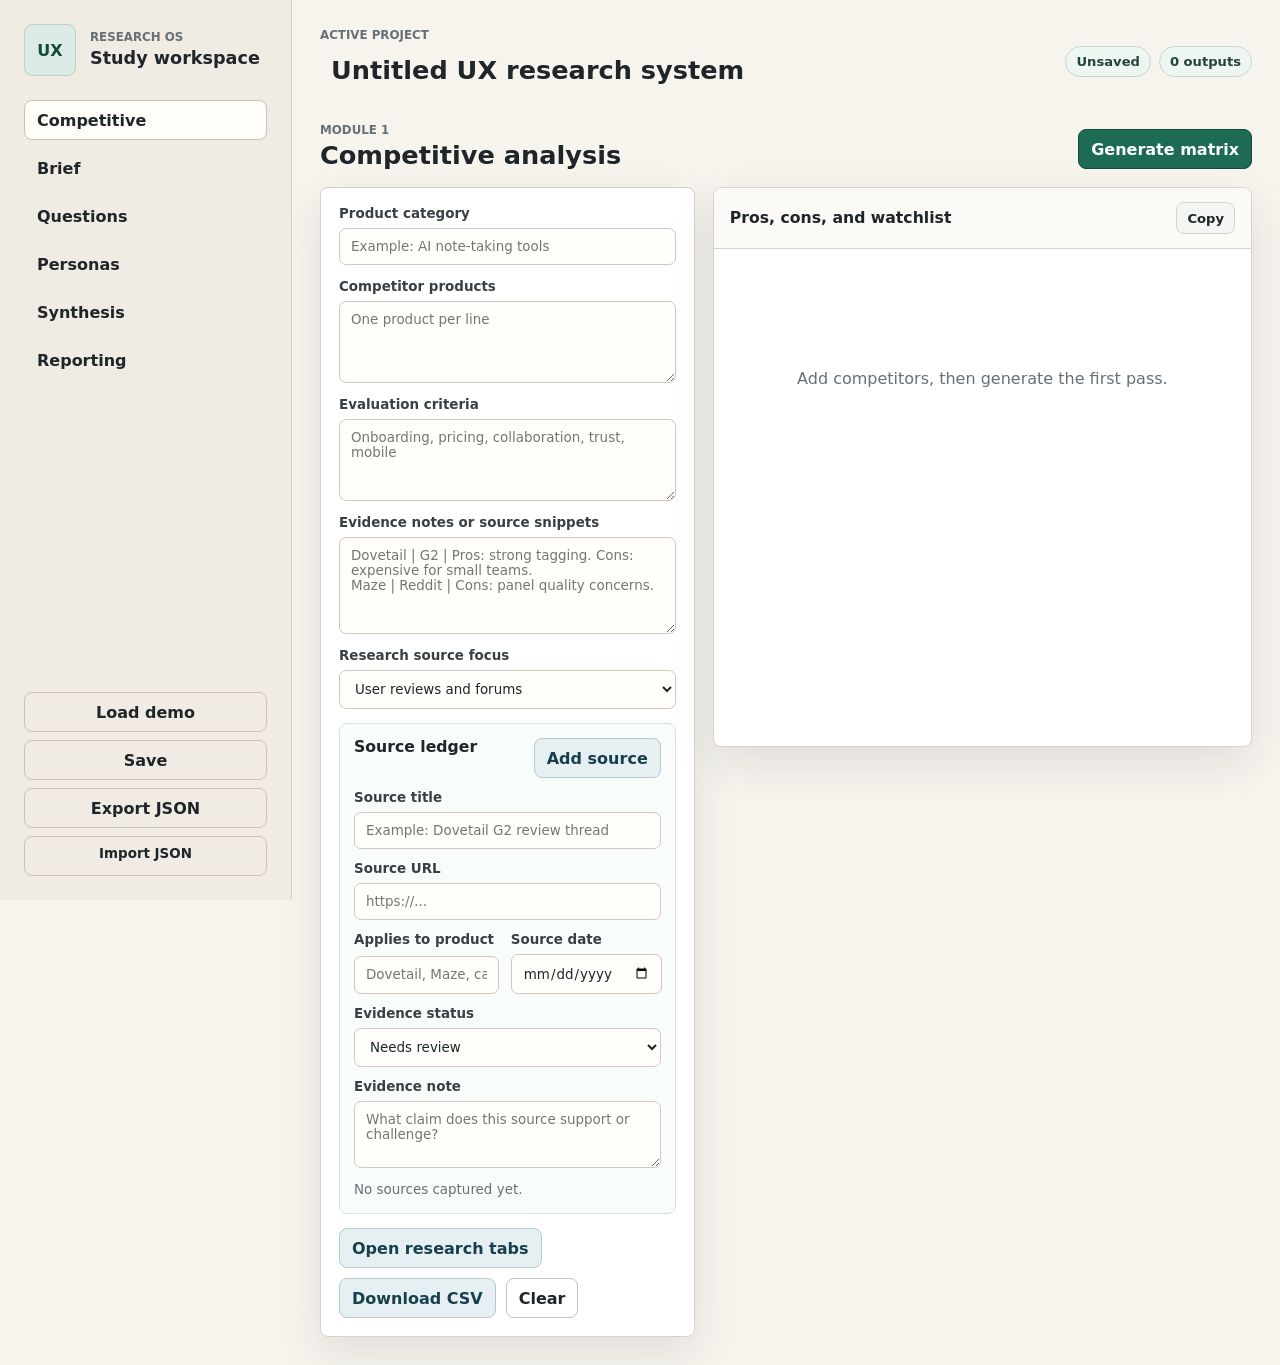
==== index.html @ 3e8b0c25 "Build UX research OS prototype" ====
<!doctype html>
<html lang="en">
  <head>
    <meta charset="utf-8" />
    <meta name="viewport" content="width=device-width, initial-scale=1" />
    <title>UX Research OS</title>
    <link rel="stylesheet" href="styles.css" />
  </head>
  <body>
    <div class="app-shell">
      <aside class="rail" aria-label="Workspace navigation">
        <div class="brand-block">
          <div class="mark" aria-hidden="true">UX</div>
          <div>
            <p class="eyebrow">Research OS</p>
            <h1>Study workspace</h1>
          </div>
        </div>

        <nav class="module-nav" aria-label="Modules">
          <button class="nav-item active" data-view="competitive" type="button">Competitive</button>
          <button class="nav-item" data-view="brief" type="button">Brief</button>
          <button class="nav-item" data-view="questions" type="button">Questions</button>
          <button class="nav-item" data-view="personas" type="button">Personas</button>
          <button class="nav-item" data-view="synthesis" type="button">Synthesis</button>
          <button class="nav-item" data-view="reporting" type="button">Reporting</button>
        </nav>

        <div class="project-tools">
          <button class="ghost-button" id="loadDemo" type="button">Load demo</button>
          <button class="ghost-button" id="saveProject" type="button">Save</button>
          <button class="ghost-button" id="exportProject" type="button">Export JSON</button>
          <label class="file-button" for="importProject">Import JSON</label>
          <input id="importProject" type="file" accept="application/json" />
        </div>
      </aside>

      <main class="main">
        <header class="workspace-header">
          <div>
            <p class="eyebrow">Active project</p>
            <input id="projectName" class="project-name" value="Untitled UX research system" />
          </div>
          <div class="status-strip">
            <span id="saveState">Unsaved</span>
            <span id="moduleCount">0 outputs</span>
          </div>
        </header>

        <section class="view active" id="competitive" aria-labelledby="competitiveTitle">
          <div class="section-heading">
            <div>
              <p class="eyebrow">Module 1</p>
              <h2 id="competitiveTitle">Competitive analysis</h2>
            </div>
            <button id="runCompetitive" class="primary-button" type="button">Generate matrix</button>
          </div>

          <div class="two-column">
            <form class="panel form-grid" id="competitiveForm">
              <label>
                Product category
                <input id="category" placeholder="Example: AI note-taking tools" />
              </label>
              <label>
                Competitor products
                <textarea id="competitors" rows="4" placeholder="One product per line"></textarea>
              </label>
              <label>
                Evaluation criteria
                <textarea id="criteria" rows="4" placeholder="Onboarding, pricing, collaboration, trust, mobile"></textarea>
              </label>
              <label>
                Evidence notes or source snippets
                <textarea id="competitiveEvidence" rows="5" placeholder="Dovetail | G2 | Pros: strong tagging. Cons: expensive for small teams.&#10;Maze | Reddit | Cons: panel quality concerns."></textarea>
              </label>
              <label>
                Research source focus
                <select id="sourceFocus">
                  <option value="reviews">User reviews and forums</option>
                  <option value="pricing">Pricing pages and plans</option>
                  <option value="docs">Docs and help centers</option>
                  <option value="launch">Launch posts and changelogs</option>
                  <option value="all">All source types</option>
                </select>
              </label>
              <div class="source-capture" aria-labelledby="sourceCaptureTitle">
                <div class="source-capture-head">
                  <h3 id="sourceCaptureTitle">Source ledger</h3>
                  <button id="addSource" class="secondary-button" type="button">Add source</button>
                </div>
                <label>
                  Source title
                  <input id="sourceTitle" placeholder="Example: Dovetail G2 review thread" />
                </label>
                <label>
                  Source URL
                  <input id="sourceUrl" type="url" placeholder="https://..." />
                </label>
                <div class="inline-grid">
                  <label>
                    Applies to product
                    <input id="sourceProduct" placeholder="Dovetail, Maze, category-wide" />
                  </label>
                  <label>
                    Source date
                    <input id="sourceDate" type="date" />
                  </label>
                </div>
                <label>
                  Evidence status
                  <select id="sourceStatus">
                    <option value="Needs review">Needs review</option>
                    <option value="Captured">Captured</option>
                    <option value="Validated">Validated</option>
                  </select>
                </label>
                <label>
                  Evidence note
                  <textarea id="sourceNote" rows="3" placeholder="What claim does this source support or challenge?"></textarea>
                </label>
                <div id="sourceList" class="source-list">No sources captured yet.</div>
              </div>
              <div class="button-row">
                <button id="buildSearchTabs" class="secondary-button" type="button">Open research tabs</button>
                <button id="downloadCompetitive" class="secondary-button" type="button">Download CSV</button>
                <button id="clearCompetitive" class="ghost-button" type="button">Clear</button>
              </div>
            </form>

            <div class="panel output-panel">
              <div class="output-head">
                <h3>Pros, cons, and watchlist</h3>
                <button class="copy-button" data-copy="competitiveOutput" type="button">Copy</button>
              </div>
              <div id="competitiveOutput" class="structured-output empty">Add competitors, then generate the first pass.</div>
            </div>
          </div>
        </section>

        <section class="view" id="brief" aria-labelledby="briefTitle">
          <div class="section-heading">
            <div>
              <p class="eyebrow">Module 2</p>
              <h2 id="briefTitle">Hypothesis and research brief</h2>
            </div>
            <button id="runBrief" class="primary-button" type="button">Generate brief</button>
          </div>

          <div class="two-column">
            <form class="panel form-grid">
              <label>
                Decision to inform
                <input id="decision" placeholder="Example: Should we ship collaborative annotations?" />
              </label>
              <label>
                Hypothesis
                <textarea id="hypothesis" rows="3" placeholder="We believe..."></textarea>
              </label>
              <label>
                Target users
                <textarea id="targetUsers" rows="3" placeholder="Roles, segments, behaviors, constraints"></textarea>
              </label>
              <label>
                Decision threshold
                <input id="decisionThreshold" placeholder="Example: 7/10 users complete core task and trust the output" />
              </label>
              <label>
                Known risks
                <textarea id="knownRisks" rows="3" placeholder="Adoption risk, trust risk, usability risk"></textarea>
              </label>
              <label>
                Study method
                <select id="studyMethod">
                  <option value="Discovery interviews">Discovery interviews</option>
                  <option value="Concept test">Concept test</option>
                  <option value="Usability test">Usability test</option>
                  <option value="Survey">Survey</option>
                  <option value="Mixed method">Mixed method</option>
                </select>
              </label>
            </form>

            <div class="panel output-panel">
              <div class="output-head">
                <h3>Research brief</h3>
                <button class="copy-button" data-copy="briefOutput" type="button">Copy</button>
              </div>
              <div id="briefOutput" class="structured-output empty">Generate objectives, key questions, assumptions, and success criteria.</div>
            </div>
          </div>
        </section>

        <section class="view" id="questions" aria-labelledby="questionsTitle">
          <div class="section-heading">
            <div>
              <p class="eyebrow">Module 3</p>
              <h2 id="questionsTitle">Question generator</h2>
            </div>
            <button id="runQuestions" class="primary-button" type="button">Generate questionnaire</button>
          </div>

          <div class="two-column">
            <form class="panel form-grid">
              <fieldset class="segmented" aria-label="Questionnaire type">
                <legend>Study type</legend>
                <label><input type="radio" name="questionType" value="qual" checked /> Qual</label>
                <label><input type="radio" name="questionType" value="quant" /> Quant</label>
              </fieldset>
              <label>
                Research objective
                <textarea id="questionObjective" rows="3" placeholder="What should the study answer?"></textarea>
              </label>
              <label>
                Prototype or concept
                <textarea id="prototypeContext" rows="3" placeholder="Core flow, key screens, concept promise"></textarea>
              </label>
              <label>
                Participants
                <input id="participants" placeholder="Example: PMs who run weekly customer calls" />
              </label>
              <label>
                Decision threshold
                <input id="questionThreshold" placeholder="Example: ship if 70% rate the workflow 4 or 5" />
              </label>
              <label>
                Desired length
                <select id="questionLength">
                  <option value="short">Short</option>
                  <option value="standard">Standard</option>
                  <option value="deep">Deep</option>
                </select>
              </label>
            </form>

            <div class="panel output-panel">
              <div class="output-head">
                <h3>Questionnaire</h3>
                <button class="copy-button" data-copy="questionsOutput" type="button">Copy</button>
              </div>
              <div id="questionsOutput" class="structured-output empty">Choose qual or quant and generate the first draft.</div>
            </div>
          </div>
        </section>

        <section class="view" id="personas" aria-labelledby="personasTitle">
          <div class="section-heading">
            <div>
              <p class="eyebrow">Module 4</p>
              <h2 id="personasTitle">Synthetic personas and flow agents</h2>
            </div>
            <button id="runPersonas" class="primary-button" type="button">Run agent test</button>
          </div>

          <div class="two-column">
            <form class="panel form-grid">
              <label>
                Existing personas or segments
                <textarea id="personaSeeds" rows="4" placeholder="Example: Researcher Rachel, PM Priya, Founder Felix"></textarea>
              </label>
              <label>
                Prototype flow steps
                <textarea id="flowSteps" rows="5" placeholder="1. Open dashboard&#10;2. Create study&#10;3. Invite participant"></textarea>
              </label>
              <label>
                Prototype URL or screen notes
                <textarea id="prototypeNotes" rows="3" placeholder="Link, screen names, known rough edges, or current assumptions"></textarea>
              </label>
              <label>
                Test lens
                <select id="testLens">
                  <option value="new user comprehension">New user comprehension</option>
                  <option value="workflow efficiency">Workflow efficiency</option>
                  <option value="trust and confidence">Trust and confidence</option>
                  <option value="conversion risk">Conversion risk</option>
                  <option value="accessibility risk">Accessibility risk</option>
                </select>
              </label>
              <label>
                Agent count
                <input id="agentCount" type="number" min="2" max="6" value="4" />
              </label>
            </form>

            <div class="panel output-panel">
              <div class="output-head">
                <h3>Agent test results</h3>
                <button class="copy-button" data-copy="personasOutput" type="button">Copy</button>
              </div>
              <div id="personasOutput" class="structured-output empty">Create alternate personas and simulate a prototype pass.</div>
            </div>
          </div>
        </section>

        <section class="view" id="synthesis" aria-labelledby="synthesisTitle">
          <div class="section-heading">
            <div>
              <p class="eyebrow">Module 5</p>
              <h2 id="synthesisTitle">Transcript synthesis</h2>
            </div>
            <button id="runSynthesis" class="primary-button" type="button">Analyze transcripts</button>
          </div>

          <div class="two-column">
            <form class="panel form-grid">
              <label>
                Transcript notes
                <textarea id="transcripts" rows="10" placeholder="Paste interview transcripts, survey open text, or session notes"></textarea>
              </label>
              <label>
                Tags to track
                <input id="synthesisTags" placeholder="trust, pricing, onboarding, collaboration" />
              </label>
              <label>
                Analysis mode
                <select id="analysisMode">
                  <option value="themes">Themes</option>
                  <option value="jobs">Jobs to be done</option>
                  <option value="friction">Friction points</option>
                  <option value="opportunity">Opportunity sizing</option>
                </select>
              </label>
            </form>

            <div class="panel output-panel">
              <div class="output-head">
                <h3>First-pass analysis</h3>
                <button class="copy-button" data-copy="synthesisOutput" type="button">Copy</button>
              </div>
              <div id="synthesisOutput" class="structured-output empty">Paste transcripts to extract key themes, quotes, risks, and opportunities.</div>
            </div>
          </div>
        </section>

        <section class="view" id="reporting" aria-labelledby="reportingTitle">
          <div class="section-heading">
            <div>
              <p class="eyebrow">Module 6</p>
              <h2 id="reportingTitle">Reporting and issue tracking</h2>
            </div>
            <button id="runReport" class="primary-button" type="button">Generate report</button>
          </div>

          <div class="two-column">
            <form class="panel form-grid">
              <label>
                Stakeholder audience
                <input id="audience" placeholder="Example: Design, PM, engineering, GTM" />
              </label>
              <label>
                Recommendation stance
                <select id="recommendationStance">
                  <option value="ship with fixes">Ship with fixes</option>
                  <option value="iterate before build">Iterate before build</option>
                  <option value="run follow-up study">Run follow-up study</option>
                  <option value="pause">Pause</option>
                </select>
              </label>
              <label>
                Tracker
                <select id="tracker">
                  <option value="Linear">Linear</option>
                  <option value="Jira">Jira</option>
                  <option value="CSV">CSV</option>
                </select>
              </label>
              <label>
                Owner or team
                <input id="ownerTeam" placeholder="Example: Growth UX" />
              </label>
              <div class="button-row">
                <button id="downloadMarkdown" class="secondary-button" type="button">Download report</button>
                <button id="downloadCsv" class="secondary-button" type="button">Download issues</button>
              </div>
            </form>

            <div class="panel output-panel">
              <div class="output-head">
                <h3>Report and tracker lines</h3>
                <button class="copy-button" data-copy="reportOutput" type="button">Copy</button>
              </div>
              <div id="reportOutput" class="structured-output empty">Generate an executive summary, evidence table, and Jira or Linear-ready lines.</div>
            </div>
          </div>
        </section>
      </main>
    </div>

    <div class="toast" id="toast" role="status" aria-live="polite"></div>
    <script src="script.js"></script>
  </body>
</html>
---- styles.css ----
:root {
  color-scheme: light;
  --bg: #f7f4ee;
  --paper: #fffdf8;
  --panel: #ffffff;
  --ink: #1f2528;
  --muted: #667075;
  --line: #d9d2c7;
  --green: #1d6b55;
  --green-dark: #124b3b;
  --blue: #245e8a;
  --amber: #a65f16;
  --red: #a43d33;
  --shadow: 0 16px 44px rgba(31, 37, 40, 0.1);
}

* {
  box-sizing: border-box;
}

body {
  margin: 0;
  min-height: 100vh;
  font-family:
    Inter, ui-sans-serif, system-ui, -apple-system, BlinkMacSystemFont, "Segoe UI",
    sans-serif;
  background: var(--bg);
  color: var(--ink);
}

button,
input,
textarea,
select {
  font: inherit;
}

button {
  cursor: pointer;
}

.app-shell {
  display: grid;
  grid-template-columns: 292px minmax(0, 1fr);
  min-height: 100vh;
}

.rail {
  position: sticky;
  top: 0;
  display: flex;
  flex-direction: column;
  gap: 24px;
  height: 100vh;
  padding: 24px;
  border-right: 1px solid var(--line);
  background: #f0ece4;
}

.brand-block {
  display: grid;
  grid-template-columns: 52px 1fr;
  align-items: center;
  gap: 14px;
}

.mark {
  display: grid;
  width: 52px;
  height: 52px;
  place-items: center;
  border: 1px solid #bfcfc9;
  border-radius: 8px;
  background: #dcebe5;
  color: var(--green-dark);
  font-weight: 800;
}

.eyebrow {
  margin: 0 0 4px;
  color: var(--muted);
  font-size: 0.74rem;
  font-weight: 800;
  letter-spacing: 0;
  text-transform: uppercase;
}

h1,
h2,
h3 {
  margin: 0;
  letter-spacing: 0;
}

h1 {
  font-size: 1.1rem;
  line-height: 1.2;
}

h2 {
  font-size: clamp(1.45rem, 2vw, 2.1rem);
  line-height: 1.1;
}

h3 {
  font-size: 0.98rem;
  line-height: 1.2;
}

.module-nav {
  display: grid;
  gap: 8px;
}

.nav-item,
.ghost-button,
.secondary-button,
.primary-button,
.copy-button,
.file-button {
  min-height: 40px;
  border-radius: 8px;
  border: 1px solid transparent;
  padding: 9px 12px;
  font-weight: 750;
  letter-spacing: 0;
}

.nav-item {
  width: 100%;
  border-color: transparent;
  background: transparent;
  color: var(--ink);
  text-align: left;
}

.nav-item:hover,
.nav-item.active {
  border-color: #c9c2b8;
  background: var(--paper);
}

.project-tools {
  display: grid;
  gap: 8px;
  margin-top: auto;
}

.ghost-button,
.file-button {
  border-color: #c9c2b8;
  background: transparent;
  color: var(--ink);
  text-align: center;
}

.secondary-button {
  border-color: #b7c9cf;
  background: #e6f0f2;
  color: #173f4c;
}

.primary-button {
  border-color: var(--green-dark);
  background: var(--green);
  color: #ffffff;
}

.copy-button {
  min-height: 32px;
  padding: 6px 10px;
  border-color: #d2d5d2;
  background: #f4f6f3;
  color: var(--ink);
  font-size: 0.82rem;
}

.project-tools input[type="file"] {
  position: absolute;
  width: 1px;
  height: 1px;
  opacity: 0;
  pointer-events: none;
}

.main {
  min-width: 0;
  padding: 28px;
}

.workspace-header {
  display: flex;
  align-items: center;
  justify-content: space-between;
  gap: 20px;
  margin: 0 auto 28px;
  max-width: 1240px;
}

.workspace-header > div:first-child {
  min-width: 0;
  flex: 1;
}

.project-name {
  width: 100%;
  max-width: 820px;
  border: 0;
  border-bottom: 1px solid transparent;
  background: transparent;
  color: var(--ink);
  font-size: clamp(1.25rem, 2vw, 1.95rem);
  font-weight: 850;
  line-height: 1.1;
}

.project-name:focus {
  border-bottom-color: var(--green);
  outline: 0;
}

.status-strip {
  display: flex;
  flex-wrap: wrap;
  justify-content: flex-end;
  gap: 8px;
}

.status-strip span {
  border: 1px solid #cbd5d0;
  border-radius: 999px;
  padding: 7px 10px;
  background: #eef6f2;
  color: #24443b;
  font-size: 0.82rem;
  font-weight: 750;
}

.view {
  display: none;
  max-width: 1240px;
  margin: 0 auto;
}

.view.active {
  display: block;
}

.section-heading {
  display: flex;
  align-items: end;
  justify-content: space-between;
  gap: 20px;
  margin-bottom: 18px;
}

.two-column {
  display: grid;
  grid-template-columns: minmax(300px, 0.82fr) minmax(360px, 1.18fr);
  gap: 18px;
  align-items: start;
}

.panel {
  border: 1px solid var(--line);
  border-radius: 8px;
  background: var(--panel);
  box-shadow: var(--shadow);
}

.form-grid {
  display: grid;
  gap: 14px;
  padding: 18px;
}

.inline-grid {
  display: grid;
  grid-template-columns: minmax(0, 1fr) minmax(150px, 0.72fr);
  gap: 12px;
}

label,
legend {
  display: grid;
  gap: 7px;
  color: #394044;
  font-size: 0.84rem;
  font-weight: 800;
}

input,
textarea,
select {
  width: 100%;
  border: 1px solid #cfc8be;
  border-radius: 7px;
  background: #fffefb;
  color: var(--ink);
  padding: 10px 11px;
  font-weight: 520;
}

textarea {
  resize: vertical;
}

.source-capture {
  display: grid;
  gap: 12px;
  border: 1px solid #d6e2dd;
  border-radius: 8px;
  padding: 14px;
  background: #f8fcfa;
}

.source-capture-head,
.source-item-head,
.source-meta {
  display: flex;
  align-items: center;
  justify-content: space-between;
  gap: 10px;
}

.source-capture-head {
  align-items: start;
}

.source-list {
  display: grid;
  gap: 10px;
  color: var(--muted);
  font-size: 0.84rem;
  line-height: 1.45;
}

.source-item {
  display: grid;
  gap: 8px;
  border: 1px solid #dce4df;
  border-radius: 7px;
  padding: 10px;
  background: #ffffff;
  color: #293034;
}

.source-item strong,
.source-item span,
.source-item a {
  overflow-wrap: anywhere;
}

.source-item-head > div {
  display: grid;
  gap: 2px;
}

.source-item-head span,
.source-meta {
  color: var(--muted);
  font-size: 0.78rem;
  font-weight: 700;
}

.source-item p {
  margin: 0;
}

.source-meta {
  flex-wrap: wrap;
  justify-content: flex-start;
}

.source-meta span,
.source-meta a {
  border-radius: 999px;
  padding: 4px 7px;
  background: #edf4f2;
  color: var(--green-dark);
  text-decoration: none;
}

.mini-button {
  min-height: 32px;
  border: 1px solid #d2d5d2;
  border-radius: 7px;
  background: #f4f6f3;
  color: var(--ink);
  padding: 6px 9px;
  font-size: 0.78rem;
  font-weight: 800;
}

input:focus,
textarea:focus,
select:focus {
  border-color: var(--green);
  box-shadow: 0 0 0 3px rgba(29, 107, 85, 0.14);
  outline: 0;
}

.button-row {
  display: flex;
  flex-wrap: wrap;
  gap: 10px;
}

.output-panel {
  min-height: 560px;
  overflow: hidden;
}

.output-head {
  display: flex;
  align-items: center;
  justify-content: space-between;
  gap: 12px;
  min-height: 58px;
  padding: 14px 16px;
  border-bottom: 1px solid var(--line);
  background: #fbfaf6;
}

.structured-output {
  display: grid;
  gap: 14px;
  padding: 18px;
  color: #293034;
  line-height: 1.52;
  white-space: pre-wrap;
}

.structured-output.empty {
  min-height: 260px;
  place-items: center;
  color: var(--muted);
  text-align: center;
}

.table-scroll {
  width: 100%;
  overflow-x: auto;
}

.structured-output table {
  width: 100%;
  min-width: 1040px;
  border-collapse: collapse;
  white-space: normal;
}

.structured-output th,
.structured-output td {
  vertical-align: top;
  border-bottom: 1px solid #e4ded5;
  padding: 10px;
  text-align: left;
  min-width: 120px;
  overflow-wrap: break-word;
}

.structured-output td:nth-child(5),
.structured-output td:nth-child(6) {
  overflow-wrap: anywhere;
}

.structured-output th {
  background: #f4f0e9;
  color: #2b3235;
  font-size: 0.82rem;
}

.tag-row {
  display: flex;
  flex-wrap: wrap;
  gap: 8px;
}

.tag {
  border-radius: 999px;
  padding: 5px 8px;
  background: #edf4f2;
  color: var(--green-dark);
  font-size: 0.78rem;
  font-weight: 800;
}

.callout {
  border-left: 4px solid var(--amber);
  padding: 12px 14px;
  background: #fff5e7;
}

.artifact-card {
  display: grid;
  gap: 8px;
  border: 1px solid #d6e2dd;
  border-radius: 8px;
  padding: 14px;
  background: #f8fcfa;
  white-space: normal;
}

.artifact-card p {
  margin: 0;
}

.risk {
  color: var(--red);
  font-weight: 800;
}

.segmented {
  display: flex;
  flex-wrap: wrap;
  gap: 8px;
  border: 0;
  padding: 0;
  margin: 0;
}

.segmented legend {
  width: 100%;
}

.segmented label {
  display: flex;
  align-items: center;
  gap: 8px;
  min-height: 38px;
  border: 1px solid #cfc8be;
  border-radius: 8px;
  padding: 8px 10px;
  background: #fffefb;
}

.segmented input {
  width: auto;
}

.toast {
  position: fixed;
  right: 20px;
  bottom: 20px;
  max-width: min(360px, calc(100vw - 40px));
  transform: translateY(18px);
  opacity: 0;
  border: 1px solid #b8ccc5;
  border-radius: 8px;
  padding: 12px 14px;
  background: #f7fffb;
  color: #183b31;
  box-shadow: var(--shadow);
  font-weight: 760;
  transition:
    opacity 160ms ease,
    transform 160ms ease;
}

.toast.show {
  transform: translateY(0);
  opacity: 1;
}

@media (max-width: 980px) {
  .app-shell {
    grid-template-columns: 1fr;
  }

  .rail {
    position: relative;
    height: auto;
    padding: 16px;
  }

  .module-nav {
    grid-template-columns: repeat(3, minmax(0, 1fr));
  }

  .nav-item {
    text-align: center;
  }

  .project-tools {
    grid-template-columns: repeat(3, minmax(0, 1fr));
    margin-top: 0;
  }

  .main {
    padding: 18px;
  }

  .workspace-header,
  .section-heading {
    align-items: stretch;
    flex-direction: column;
  }

  .status-strip {
    justify-content: flex-start;
  }

  .two-column {
    grid-template-columns: 1fr;
  }

  .output-panel {
    min-height: 420px;
  }
}

@media (max-width: 600px) {
  .inline-grid {
    grid-template-columns: 1fr;
  }

  .module-nav,
  .project-tools {
    grid-template-columns: 1fr 1fr;
  }

  .nav-item,
  .ghost-button,
  .secondary-button,
  .primary-button,
  .file-button {
    min-height: 44px;
    padding: 9px 10px;
  }

  .section-heading .primary-button {
    width: 100%;
  }
}
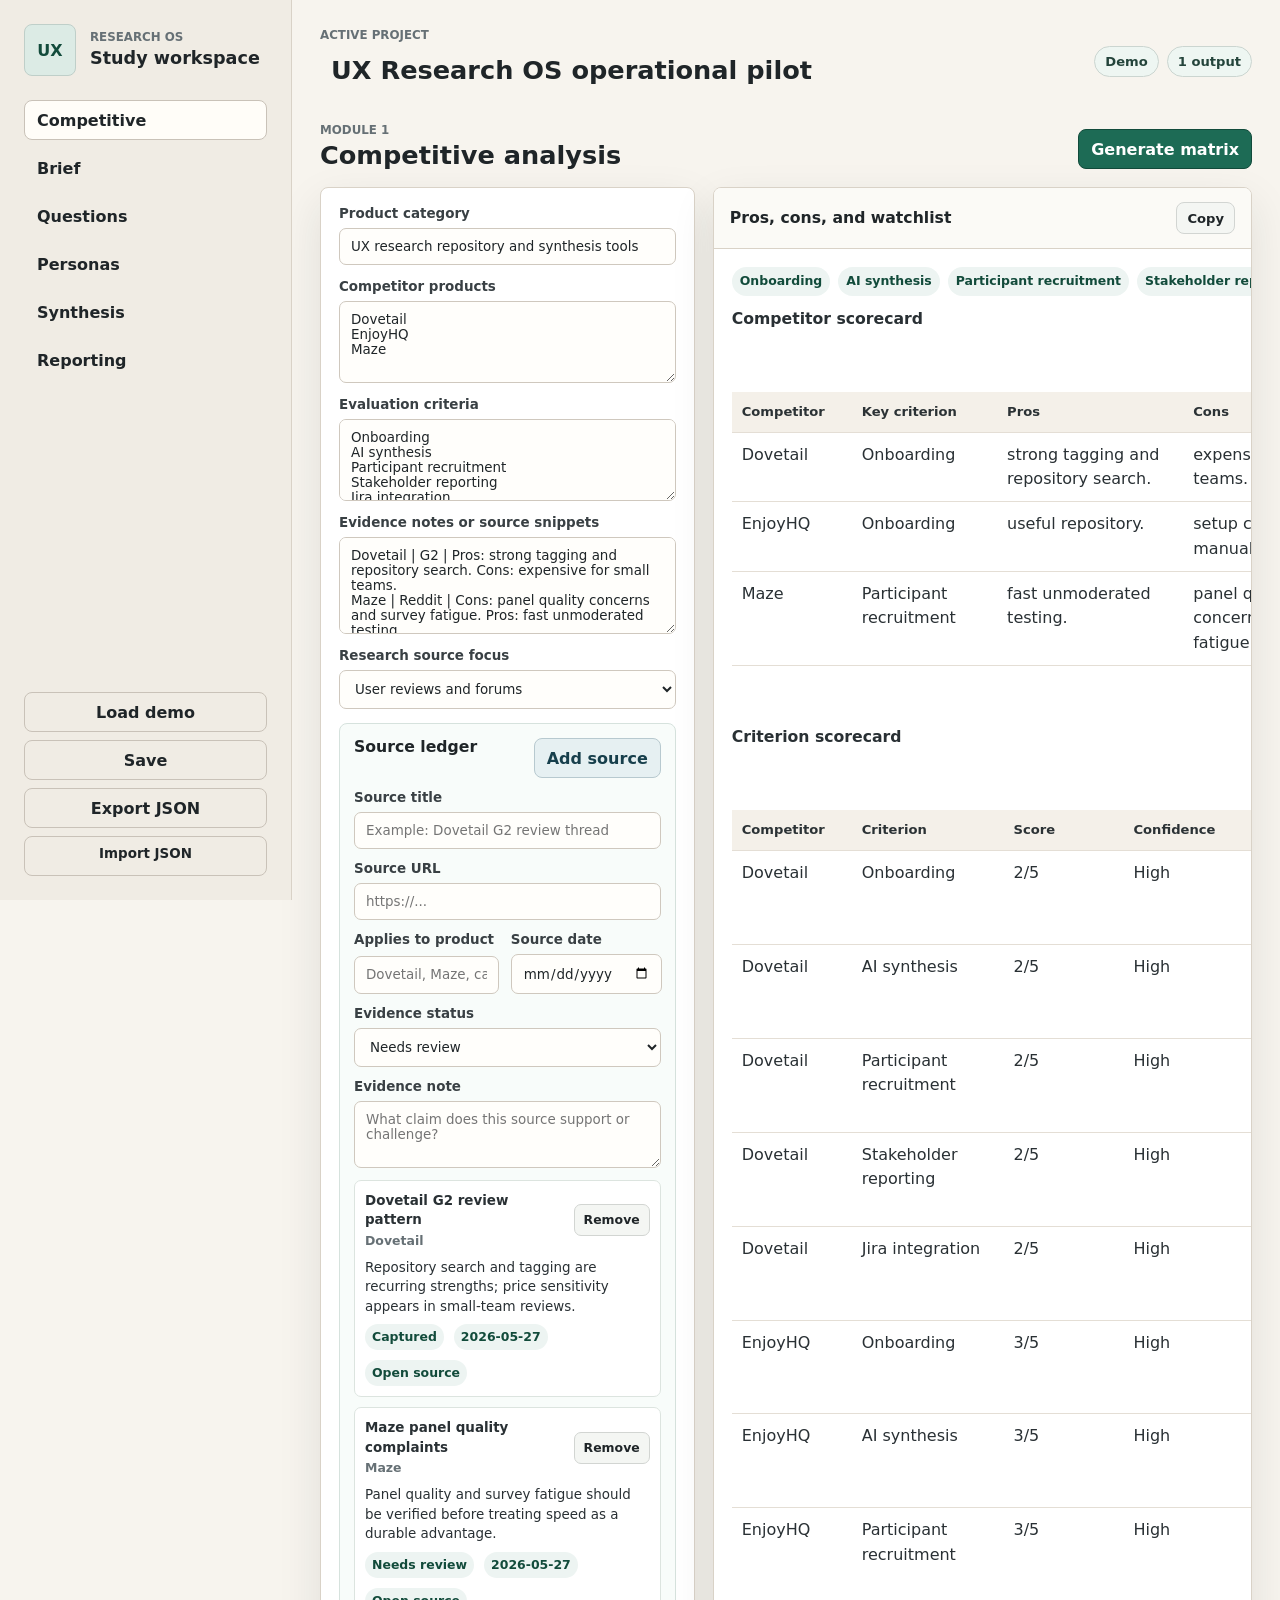
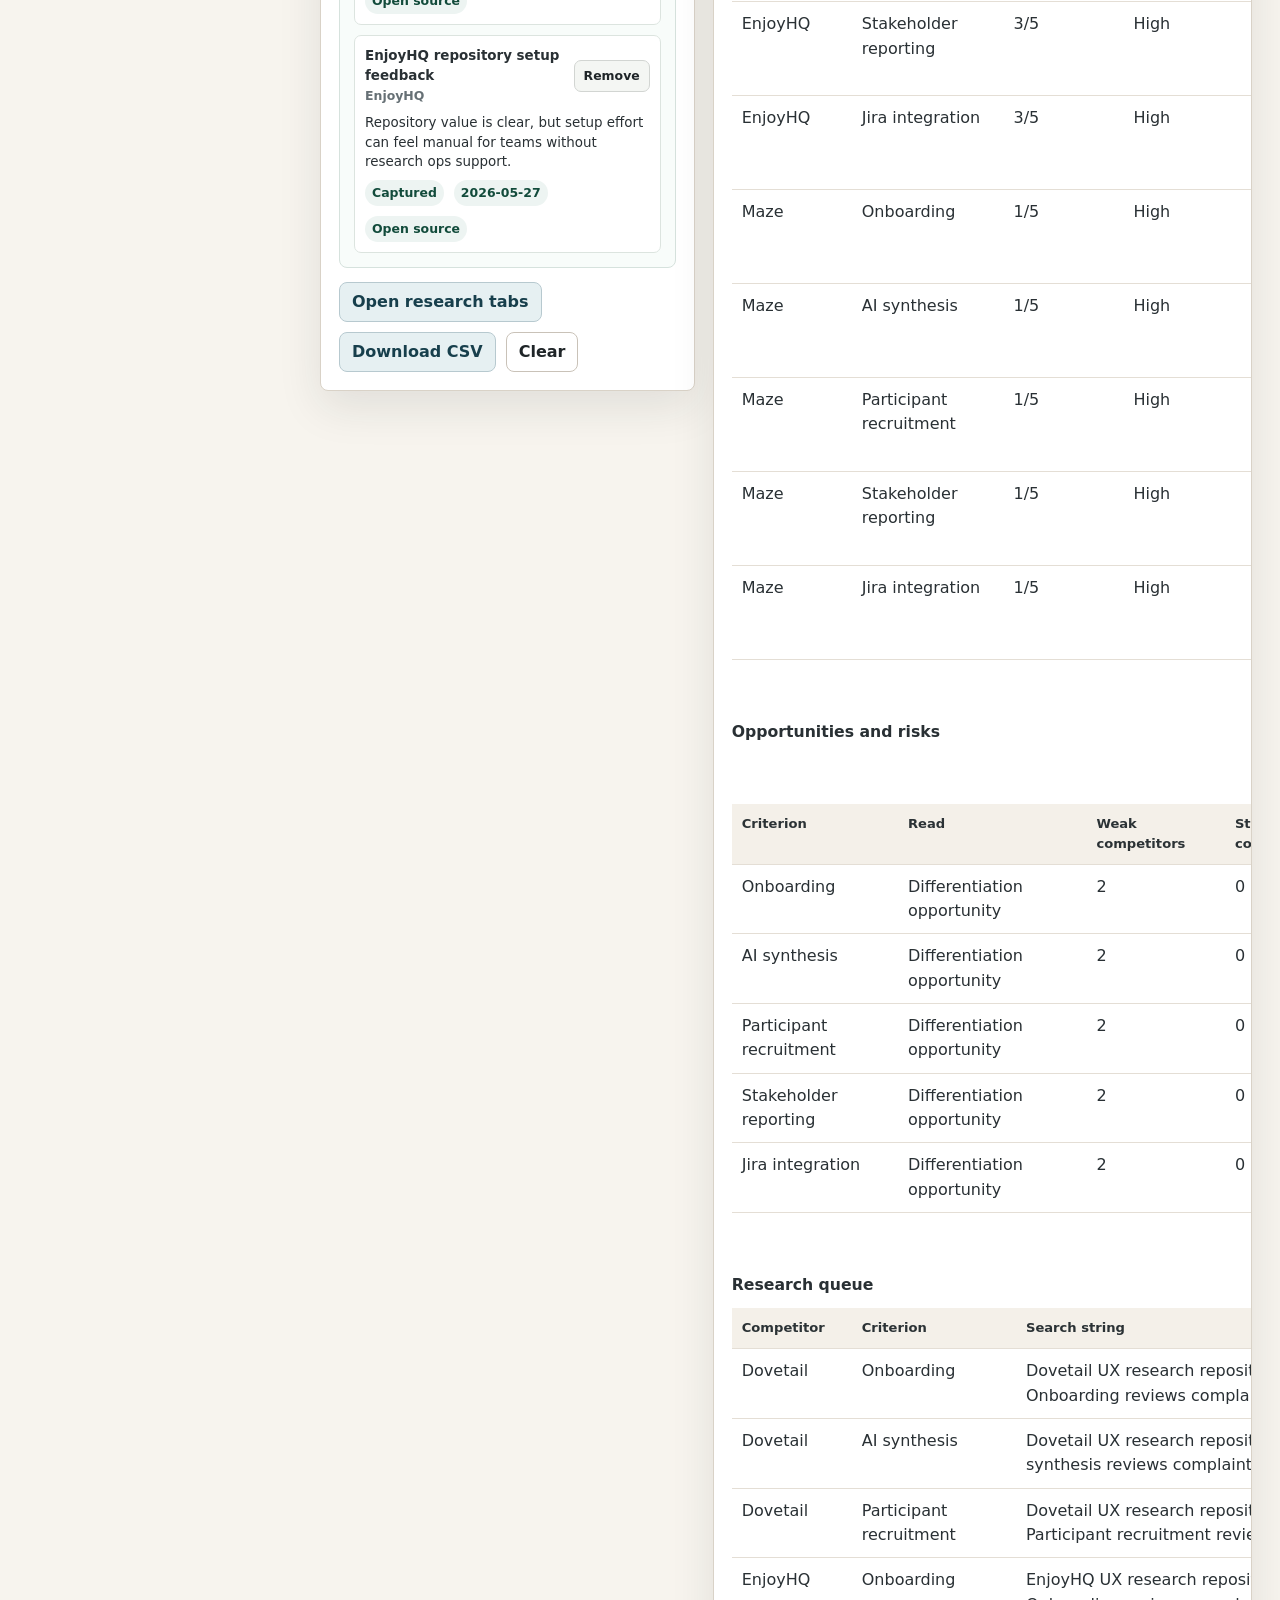
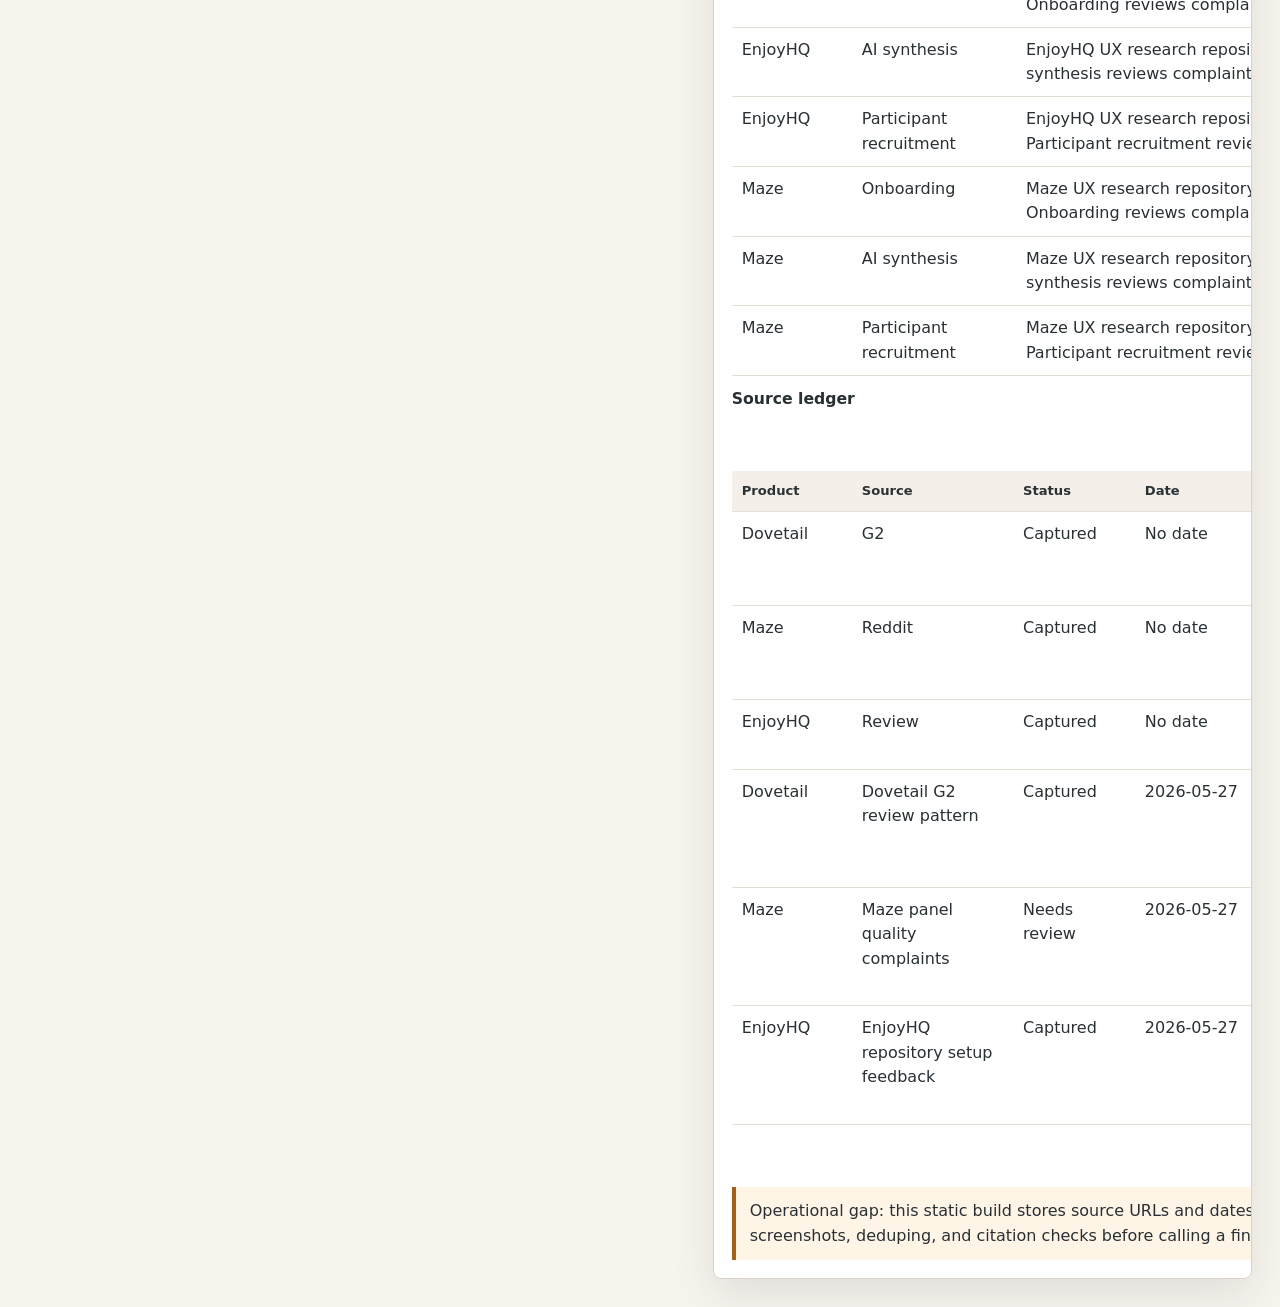
==== commit 83ff4ca0: "Update project description" ====
--- a/index.html
+++ b/index.html
@@ -3,7 +3,11 @@
   <head>
     <meta charset="utf-8" />
     <meta name="viewport" content="width=device-width, initial-scale=1" />
-    <title>UX Research OS</title>
+    <meta
+      name="description"
+      content="An end-to-end research operating system for running product research with AI agents. Supports competitive analysis, research briefs, questionnaire generation, transcript synthesis, final reports, and Jira or Linear-ready issue handoffs from one connected workflow."
+    />
+    <title>UX Research Operating System</title>
     <link rel="stylesheet" href="styles.css" />
   </head>
   <body>
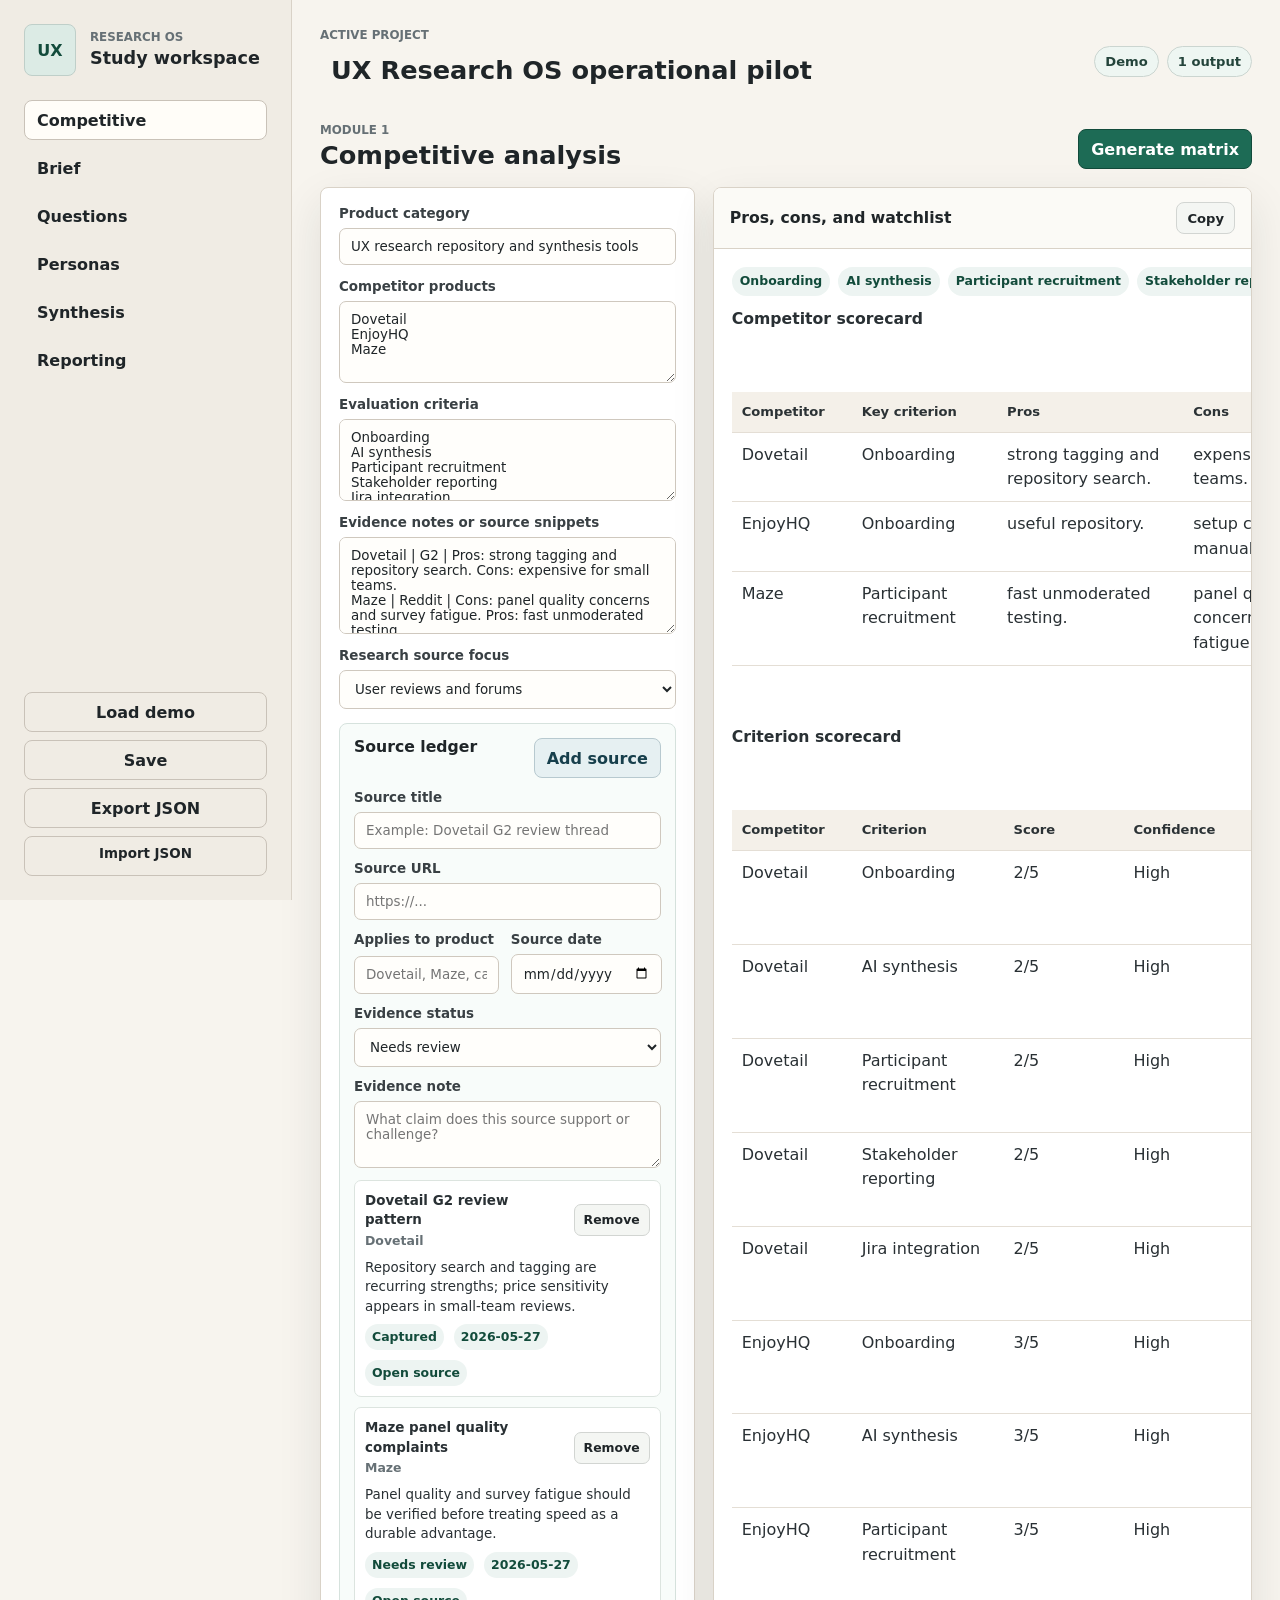
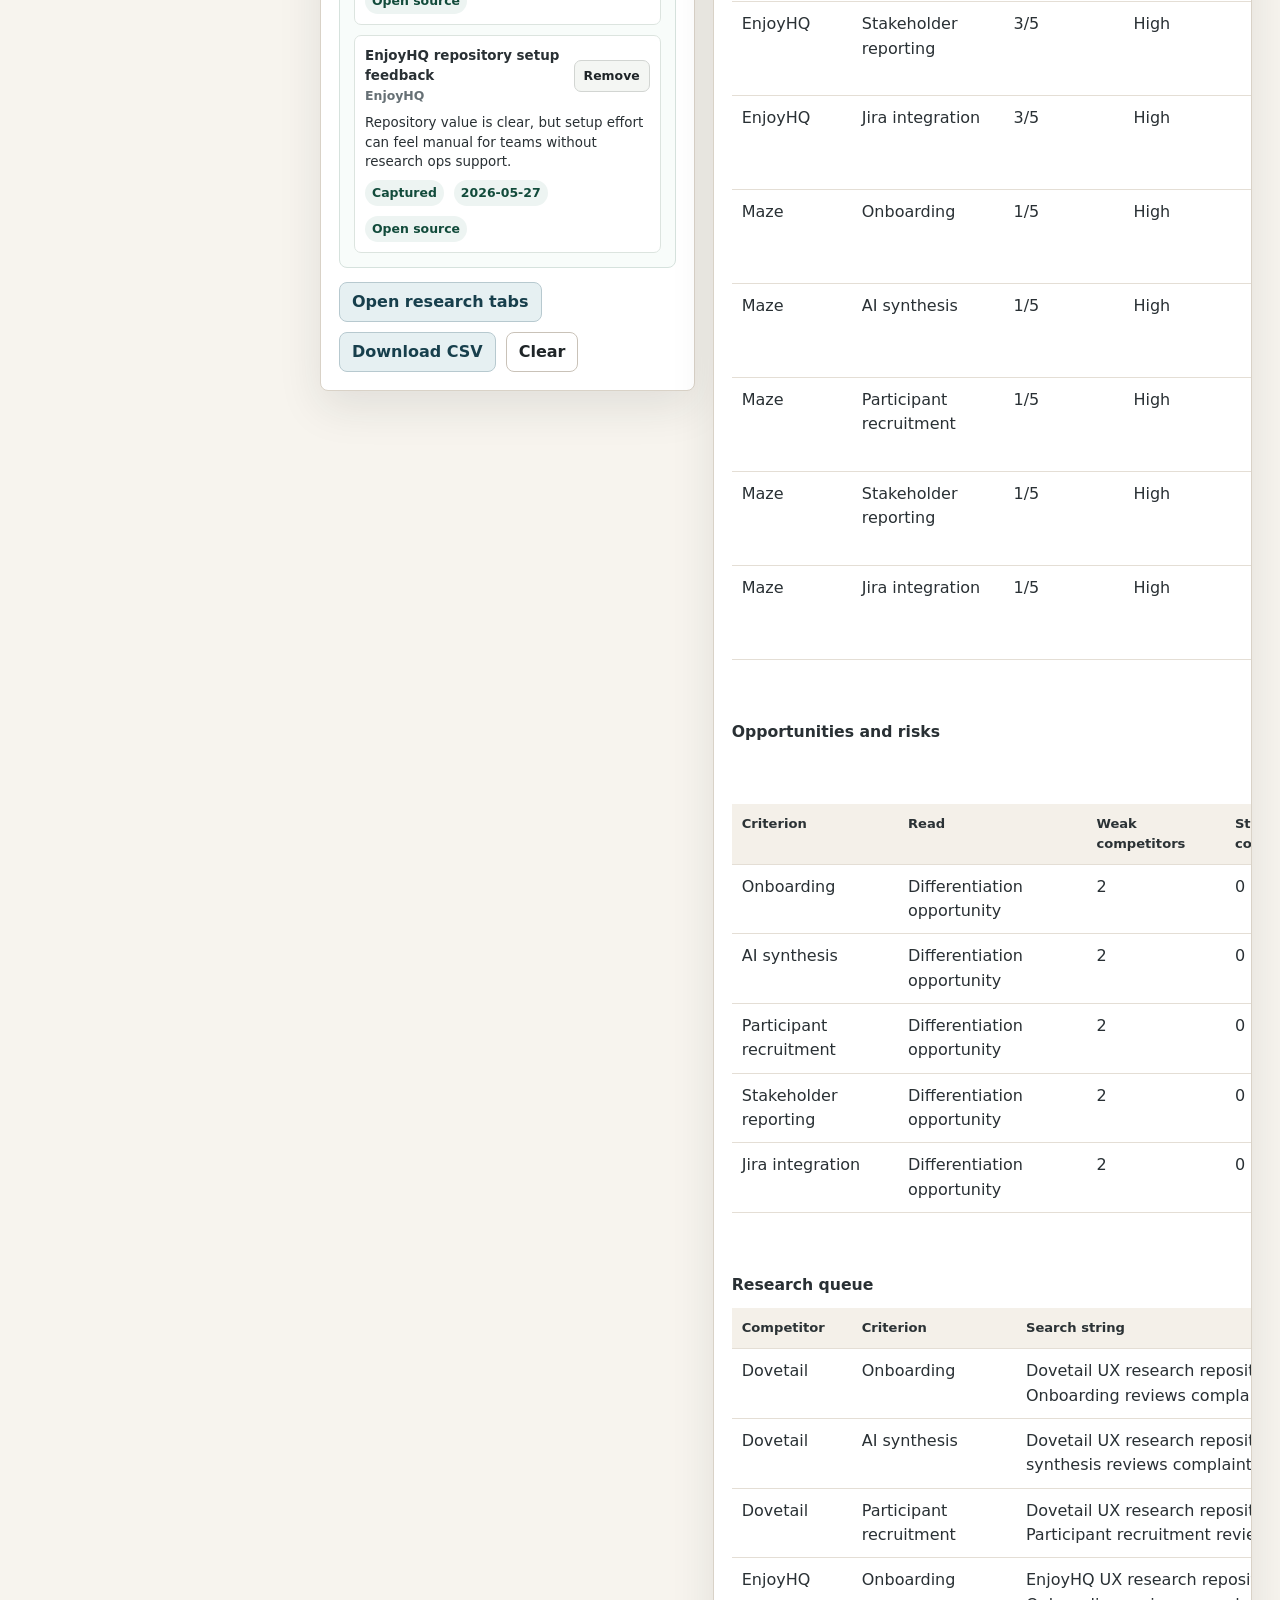
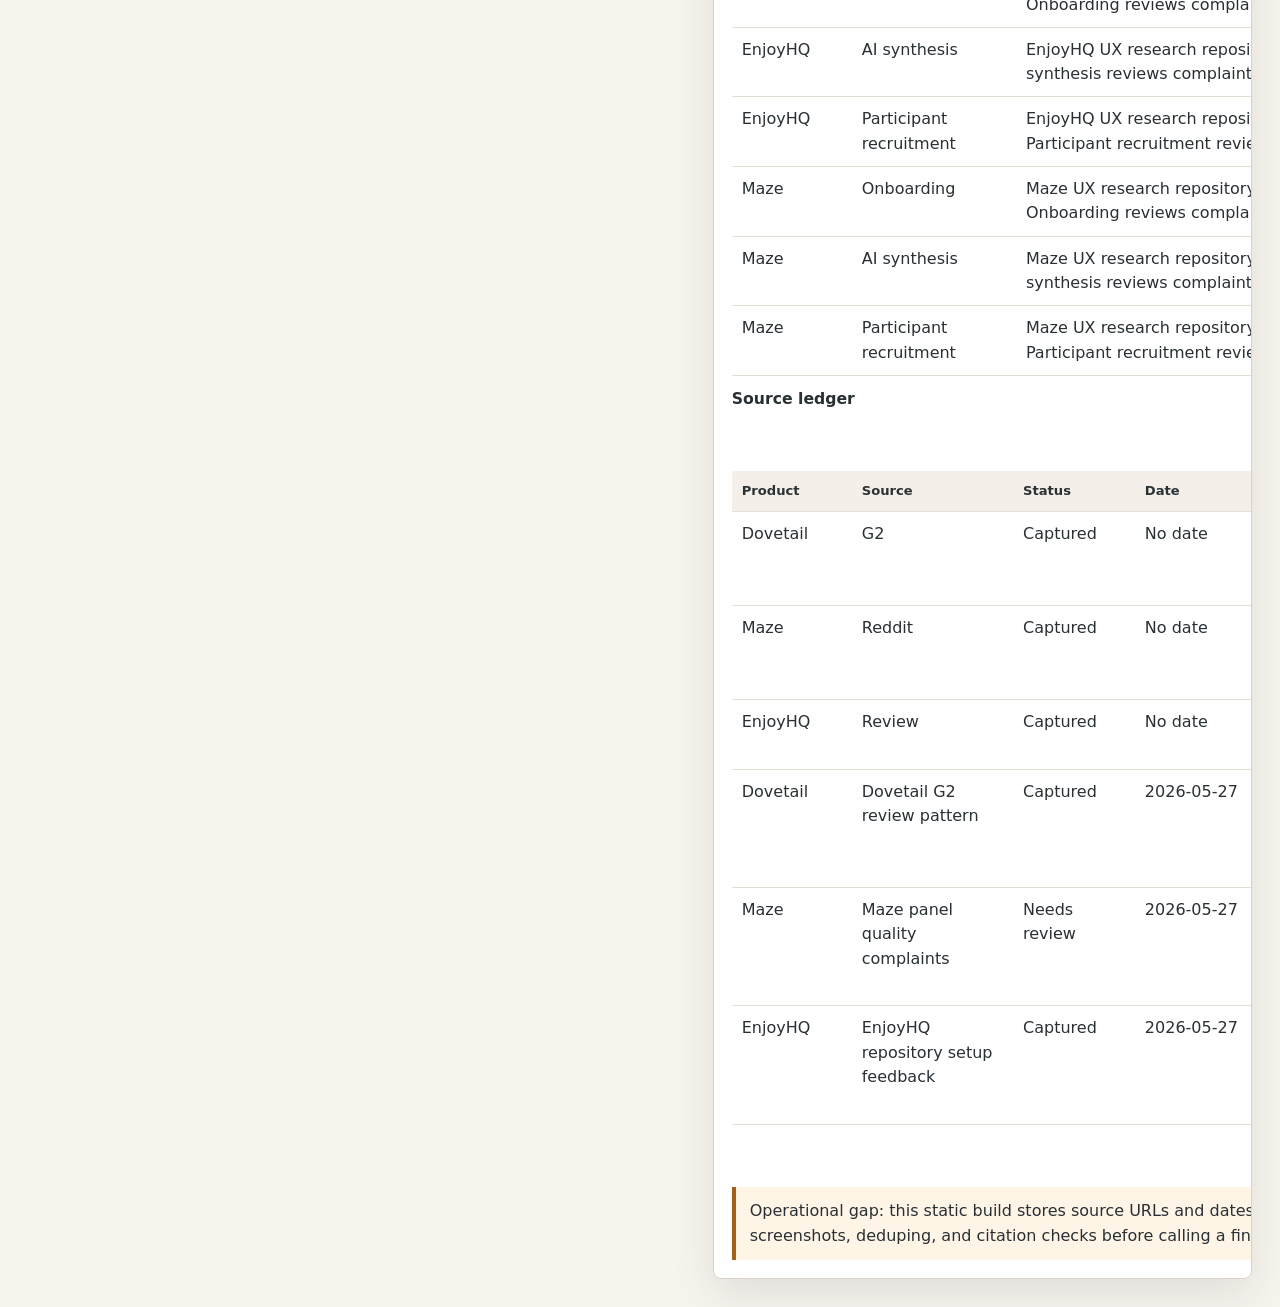
==== commit 8cee05c1: "Make UX research flows operational" ====
--- a/index.html
+++ b/index.html
@@ -183,6 +183,9 @@
                   <option value="Mixed method">Mixed method</option>
                 </select>
               </label>
+              <div class="button-row">
+                <button id="downloadBrief" class="secondary-button" type="button">Download brief</button>
+              </div>
             </form>
 
             <div class="panel output-panel">
@@ -235,6 +238,9 @@
                   <option value="deep">Deep</option>
                 </select>
               </label>
+              <div class="button-row">
+                <button id="downloadInstrument" class="secondary-button" type="button">Download instrument</button>
+              </div>
             </form>
 
             <div class="panel output-panel">
@@ -284,6 +290,9 @@
                 Agent count
                 <input id="agentCount" type="number" min="2" max="6" value="4" />
               </label>
+              <div class="button-row">
+                <button id="downloadAgentFindings" class="secondary-button" type="button">Download findings</button>
+              </div>
             </form>
 
             <div class="panel output-panel">
@@ -324,6 +333,9 @@
                   <option value="opportunity">Opportunity sizing</option>
                 </select>
               </label>
+              <div class="button-row">
+                <button id="downloadSynthesis" class="secondary-button" type="button">Download analysis</button>
+              </div>
             </form>
 
             <div class="panel output-panel">
